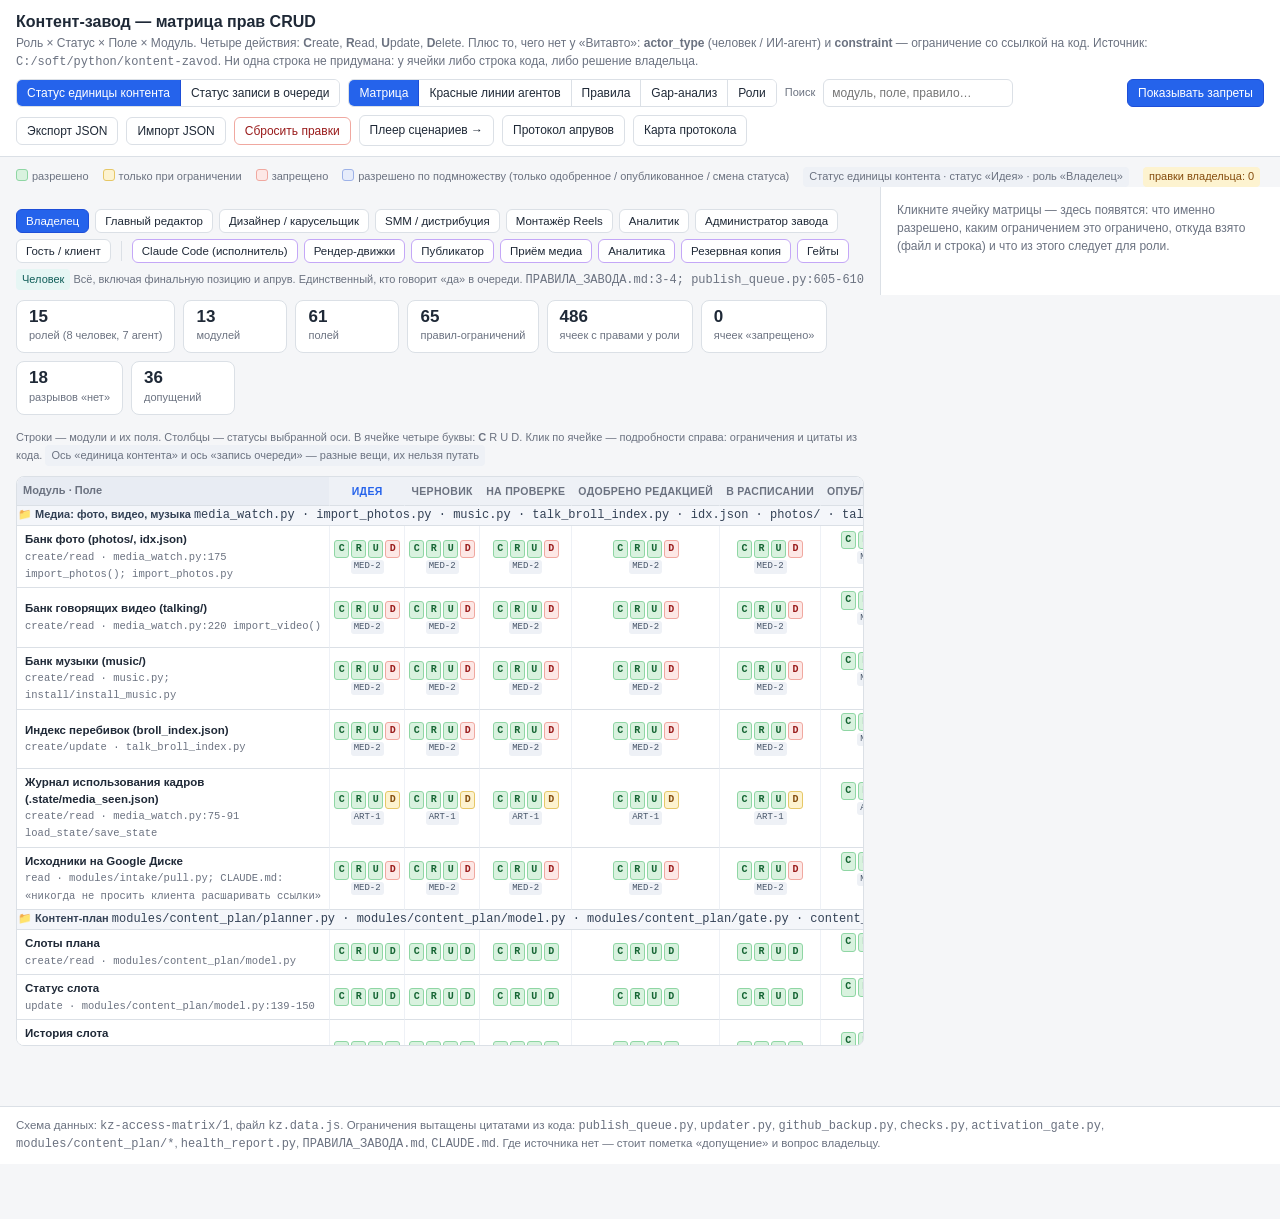
==== index.html @ 355c32a2 "go go go" ====
<!DOCTYPE html>
<html lang="ru">
<head>
<meta charset="UTF-8">
<meta name="viewport" content="width=device-width, initial-scale=1">
<title>Контент-завод — матрица прав CRUD (Роль × Статус × Поле × Модуль)</title>
<link rel="stylesheet" href="kz.css">
</head>
<body>

<header class="app">
  <h1>Контент-завод — матрица прав CRUD</h1>
  <div class="sub">
    Роль × Статус × Поле × Модуль. Четыре действия: <b>C</b>reate, <b>R</b>ead, <b>U</b>pdate, <b>D</b>elete.
    Плюс то, чего нет у «Витавто»: <b>actor_type</b> (человек / ИИ-агент) и <b>constraint</b> — ограничение со ссылкой на код.
    Источник: <code id="rootPath">C:/soft/python/kontent-zavod</code>. Ни одна строка не придумана: у ячейки либо строка кода, либо решение владельца.
  </div>
  <div class="toolbar">
    <div class="seg" id="levelSeg"></div>
    <div class="seg" id="viewSeg">
      <button data-view="matrix" class="active">Матрица</button>
      <button data-view="agents">Красные линии агентов</button>
      <button data-view="rules">Правила</button>
      <button data-view="gaps">Gap-анализ</button>
      <button data-view="roles">Роли</button>
    </div>
    <label class="inline">Поиск <input type="search" id="searchInput" placeholder="модуль, поле, правило…" style="width:190px"></label>
    <div class="grow"></div>
    <button id="btnToggleEmpty" class="toggle active" title="Показывать поля, где у роли вовсе нет прав">Показывать запреты</button>
    <button id="btnExport">Экспорт JSON</button>
    <button id="btnImport">Импорт JSON</button>
    <button id="btnReset" class="danger">Сбросить правки</button>
    <a class="btn" href="process.html">Плеер сценариев →</a>
    <a class="btn" href="approve.html">Протокол апрувов</a>
    <a class="btn" href="protocol-map.html">Карта протокола</a>
  </div>
</header>

<div class="legend">
  <span><span class="sw allow"></span>разрешено</span>
  <span><span class="sw conditional"></span>только при ограничении</span>
  <span><span class="sw deny"></span>запрещено</span>
  <span><span class="sw subset"></span>разрешено по подмножеству (только одобренное / опубликованное / смена статуса)</span>
  <span class="badge" id="statusLine"></span>
  <span class="badge draft" id="editBadge" hidden></span>
</div>

<div class="layout">
  <div class="main">

    <div class="roles-tabs" id="roleTabs"></div>
    <div class="hint" id="roleHint"></div>

    <div class="stats" id="statsRow"></div>

    <div class="view-panel" id="matrixView">
      <div class="hint">
        Строки — модули и их поля. Столбцы — статусы выбранной оси.
        В ячейке четыре буквы: <b>C</b> R U D. Клик по ячейке — подробности справа: ограничения и цитаты из кода.
        <span class="badge">Ось «единица контента» и ось «запись очереди» — разные вещи, их нельзя путать</span>
      </div>
      <div class="matrix-wrap"><table class="matrix" id="matrixTable"></table></div>
    </div>

    <div class="view-panel" id="agentsView" hidden></div>
    <div class="view-panel" id="rulesView" hidden></div>
    <div class="view-panel" id="gapsView" hidden></div>
    <div class="view-panel" id="rolesView" hidden></div>

  </div>

  <aside class="side" id="sidePanel">
    <div class="empty" id="sideEmpty">
      Кликните ячейку матрицы — здесь появятся: что именно разрешено, каким ограничением это ограничено,
      откуда взято (файл и строка) и что из этого следует для роли.
    </div>
    <div id="sideContent" hidden></div>
  </aside>
</div>

<footer class="app" style="padding:10px 16px;color:var(--muted);font-size:11.5px;border-top:1px solid var(--border);background:var(--panel);position:static;">
  Схема данных: <code>kz-access-matrix/1</code>, файл <code>kz.data.js</code>.
  Ограничения вытащены цитатами из кода: <code>publish_queue.py</code>, <code>updater.py</code>, <code>github_backup.py</code>,
  <code>checks.py</code>, <code>activation_gate.py</code>, <code>modules/content_plan/*</code>, <code>health_report.py</code>,
  <code>ПРАВИЛА_ЗАВОДА.md</code>, <code>CLAUDE.md</code>. Где источника нет — стоит пометка «допущение» и вопрос владельцу.
</footer>

<script src="kz.data.js"></script>
<script>
(function () {
  'use strict';

  var KZ = window.KZ;
  if (!KZ) { document.body.innerHTML = '<p style="padding:20px">Не загрузился kz.data.js</p>'; return; }

  /* ── Индексы ─────────────────────────────────────────────────────────── */
  var ROLES_BY_ID = {}, MODULES_BY_ID = {}, FIELDS_BY_ID = {}, LEVELS_BY_ID = {};
  KZ.roles.forEach(function (r) { ROLES_BY_ID[r.id] = r; });
  KZ.modules.forEach(function (m) {
    MODULES_BY_ID[m.id] = m;
    m.fields.forEach(function (f) { FIELDS_BY_ID[f.id] = { field: f, module: m }; });
  });
  KZ.levels.forEach(function (l) { LEVELS_BY_ID[l.id] = l; });

  var DENY = { c: 'deny', r: 'deny', u: 'deny', d: 'deny' };
  var STORAGE = 'kz_access_matrix_edits_v1';

  var state = {
    level: 'unit',
    role: KZ.roles[0].id,
    view: 'matrix',
    statusIdx: { unit: 0, queue: 0 },
    edits: {},          // "level|role|status|field" -> {c,r,u,d,constraints,note}
    search: '',
    showDeny: true,
    selected: null      // {field, status}
  };

  /* ── Загрузка правок ─────────────────────────────────────────────────── */
  function loadEdits() {
    try {
      var raw = localStorage.getItem(STORAGE);
      if (raw) state.edits = JSON.parse(raw) || {};
    } catch (e) { /* file:// без localStorage — работаем в памяти */ }
  }
  function saveEdits() {
    try { localStorage.setItem(STORAGE, JSON.stringify(state.edits)); } catch (e) {}
    var n = Object.keys(state.edits).length;
    var el = document.getElementById('editBadge');
    el.hidden = n === 0;
    el.textContent = 'правки владельца: ' + n;
  }
  function editKey(level, role, status, field) { return [level, role, status, field].join('|'); }

  /* ── Ядро: права конкретной ячейки ───────────────────────────────────── */
  function baseGrant(roleId, moduleId) {
    var byModule = KZ.grants[moduleId] || {};
    return byModule[roleId] || DENY;
  }

  function computeCell(levelId, roleId, statusId, fieldId) {
    var info = FIELDS_BY_ID[fieldId];
    if (!info) return null;
    var moduleId = info.module.id;
    var base = baseGrant(roleId, moduleId);
    var out = {
      c: base.c, r: base.r, u: base.u, d: base.d,
      constraints: (base.constraints || []).slice(),
      src: (base.src || []).slice(),
      note: base.note || '',
      layers: [{ kind: 'модуль', title: 'Права роли на модуль «' + info.module.title + '»', src: base.src || [], note: base.note || '' }]
    };

    // 1. исключения по полю
    KZ.fieldOverrides.forEach(function (o) {
      if (o.role !== roleId || o.field !== fieldId) return;
      ['c', 'r', 'u', 'd'].forEach(function (k) { if (o.patch[k]) out[k] = o.patch[k]; });
      out.src = out.src.concat(o.src || []);
      out.layers.push({ kind: 'поле', title: 'Исключение по полю', src: o.src || [], note: o.note || '' });
    });

    // 2. исключения по статусу (роль = null → все роли; модуль = null → все модули)
    KZ.statusOverrides.forEach(function (o) {
      if (o.level !== levelId || o.status !== statusId) return;
      if (o.role && o.role !== roleId) return;
      if (o.module && o.module !== moduleId) return;
      ['c', 'r', 'u', 'd'].forEach(function (k) { if (o.patch[k]) out[k] = o.patch[k]; });
      out.src = out.src.concat(o.src || []);
      out.layers.push({ kind: 'статус', title: 'Исключение по статусу', src: o.src || [], note: o.note || '' });
    });

    // 3. правка владельца поверх всего
    var ek = editKey(levelId, roleId, statusId, fieldId);
    if (state.edits[ek]) {
      var e = state.edits[ek];
      ['c', 'r', 'u', 'd'].forEach(function (k) { if (e[k]) out[k] = e[k]; });
      out.layers.push({ kind: 'правка', title: 'Правка владельца (в этой сессии / из файла)', src: ['правка в браузере'], note: e.note || '' });
      out.edited = true;
    }

    out.moduleId = moduleId;
    out.fieldId = fieldId;
    out.roleId = roleId;
    out.statusId = statusId;
    out.levelId = levelId;
    out.isAssumption = out.src.some(function (s) { return String(s).indexOf('assumption') === 0; });
    var anyAllow = ['c', 'r', 'u', 'd'].some(function (k) {
      var v = out[k];
      return v && v !== 'deny';
    });
    out.allDeny = !anyAllow;
    return out;
  }

  function statuses() { return LEVELS_BY_ID[state.level].statuses; }
  function curStatus() { return statuses()[state.statusIdx[state.level]] || statuses()[0]; }
  function modulesForLevel() {
    return KZ.modules.filter(function (m) { return m.axis.indexOf(state.level) !== -1; });
  }
  function ruleText(id) {
    var r = KZ.rules[id];
    return r ? r.text : '(правило не найдено: ' + id + ')';
  }
  function ruleTitle(id) { var r = KZ.rules[id]; return r ? r.title : id; }
  function esc(s) {
    return String(s == null ? '' : s).replace(/[&<>"]/g, function (c) {
      return { '&': '&amp;', '<': '&lt;', '>': '&gt;', '"': '&quot;' }[c];
    });
  }
  function rightCls(v) { return (KZ.rights[v] && KZ.rights[v].cls) || 'deny'; }
  function rightShort(v) { return (KZ.rights[v] && KZ.rights[v].short) || v; }

  /* ── Отрисовка шапки и вкладок ───────────────────────────────────────── */
  function renderLevelSeg() {
    document.getElementById('levelSeg').innerHTML = KZ.levels.map(function (l) {
      return '<button data-level="' + l.id + '" class="' + (l.id === state.level ? 'active' : '') + '">' + esc(l.title) + '</button>';
    }).join('');
  }

  function renderRoleTabs() {
    var html = '';
    KZ.roleGroups.forEach(function (grp, gi) {
      if (gi) html += '<span class="sep"></span>';
      KZ.roles.filter(function (r) { return grp.types.indexOf(r.type) !== -1; }).forEach(function (r) {
        html += '<button data-role="' + r.id + '" class="' + (r.type === 'agent' ? 'agent' : '') + (r.id === state.role ? ' active' : '') + '">' +
          esc(r.title) + '</button>';
      });
    });
    document.getElementById('roleTabs').innerHTML = html;
    var r = ROLES_BY_ID[state.role];
    document.getElementById('roleHint').innerHTML =
      '<span class="badge ' + (r.type === 'agent' ? 'agent' : 'human') + '">' + KZ.actorTypes[r.type].title + '</span> ' +
      esc(r.what) + ' <span class="mono" style="color:var(--muted)">' + esc(r.src) + '</span>';
  }

  function renderStats() {
    var s = KZ.stats;
    var cells = 0, deny = 0;
    modulesForLevel().forEach(function (m) {
      m.fields.forEach(function (f) {
        statuses().forEach(function (st) {
          var c = computeCell(state.level, state.role, st.id, f.id);
          if (c.allDeny) deny++; else cells++;
        });
      });
    });
    document.getElementById('statsRow').innerHTML =
      '<div class="stat"><b>' + s.roles + '</b><span>ролей (' + s.humans + ' человек, ' + s.agents + ' агент)</span></div>' +
      '<div class="stat"><b>' + s.modules + '</b><span>модулей</span></div>' +
      '<div class="stat"><b>' + s.fields + '</b><span>полей</span></div>' +
      '<div class="stat"><b>' + s.rules + '</b><span>правил-ограничений</span></div>' +
      '<div class="stat"><b>' + cells + '</b><span>ячеек с правами у роли</span></div>' +
      '<div class="stat"><b>' + deny + '</b><span>ячеек «запрещено»</span></div>' +
      '<div class="stat"><b>' + s.gapNone + '</b><span>разрывов «нет»</span></div>' +
      '<div class="stat"><b>' + s.assumptions + '</b><span>допущений</span></div>';
  }

  /* ── Отрисовка матрицы ───────────────────────────────────────────────── */
  function cellHtml(cell) {
    if (!cell) return '';
    var chips = KZ.rightKeys.map(function (k) {
      return '<span class="rc ' + rightCls(cell[k]) + '" title="' + esc(KZ.rightNames[k] + ': ' + (KZ.rights[cell[k]] ? KZ.rights[cell[k]].title : cell[k])) + '">' + k.toUpperCase() + '</span>';
    }).join('');
    var cons = '';
    if (cell.constraints.length) {
      cons = '<div class="constraints">' + cell.constraints.slice(0, 3).map(function (id) {
        var t = ruleTitle(id) + ' — ' + ruleText(id);
        return '<span class="rchip" title="' + esc(t) + '">' + esc(id.replace(/^R-/, '')) + '</span>';
      }).join('') + (cell.constraints.length > 3 ? '<span class="rchip">+' + (cell.constraints.length - 3) + '</span>' : '') + '</div>';
    }
    var marks = '';
    if (cell.isAssumption) marks += '<span class="srcdot assume" title="Есть допущение — уточнить у владельца"></span>';
    if (cell.edited) marks += '<span class="srcdot" style="background:var(--accent)" title="Правка владельца"></span>';
    return '<div class="cell-stack"><div class="rights">' + chips + '</div>' + cons + (marks ? '<div>' + marks + '</div>' : '') + '</div>';
  }

  function renderMatrix() {
    var mods = modulesForLevel();
    var sts = statuses();
    var html = '<thead><tr><th class="col-head">Модуль · Поле</th>';
    sts.forEach(function (s, i) {
      html += '<th data-status-idx="' + i + '"' + (i === state.statusIdx[state.level] ? ' style="color:var(--accent)"' : '') + '>' + esc(s.title) + '</th>';
    });
    html += '</tr></thead><tbody>';

    mods.forEach(function (m) {
      html += '<tr class="grp-row" data-module="' + m.id + '"><td colspan="' + (sts.length + 1) + '">' +
        '📁 ' + esc(m.title) + ' <span class="mono" style="font-weight:400">' + esc(m.files.join(' · ')) + '</span></td></tr>';
      m.fields.forEach(function (f) {
        var anyRight = sts.some(function (st) { return !computeCell(state.level, state.role, st.id, f.id).allDeny; });
        var hide = (!state.showDeny && !anyRight);
        if (state.search) {
          var q = state.search.toLowerCase();
          var hay = (m.title + ' ' + f.title + ' ' + m.files.join(' ') + ' ' + f.kind).toLowerCase();
          if (hay.indexOf(q) === -1) hide = true;
        }
        html += '<tr data-field="' + f.id + '" class="' + (hide ? 'hidden' : '') + '">' +
          '<td class="col-head"><b>' + esc(f.title) + '</b><br>' +
          '<span class="mono" style="color:var(--muted);font-size:10.5px">' + esc(f.kind) + ' · ' + esc(f.src) + '</span></td>';
        sts.forEach(function (st, i) {
          var cell = computeCell(state.level, state.role, st.id, f.id);
          var sel = state.selected && state.selected.field === f.id && state.selected.status === i;
          html += '<td class="matrix-cell' + (sel ? ' selected' : '') + '" data-field="' + f.id + '" data-status-idx="' + i + '">' +
            cellHtml(cell) + '</td>';
        });
        html += '</tr>';
      });
    });
    html += '</tbody>';
    document.getElementById('matrixTable').innerHTML = html;
  }

  /* ── Подробности ячейки справа ───────────────────────────────────────── */
  function renderSide() {
    var el = document.getElementById('sideContent');
    var empty = document.getElementById('sideEmpty');
    if (!state.selected) { el.hidden = true; empty.hidden = false; return; }
    empty.hidden = true; el.hidden = false;

    var f = FIELDS_BY_ID[state.selected.field];
    var st = statuses()[state.selected.status];
    var cell = computeCell(state.level, state.role, st.id, state.selected.field);
    var role = ROLES_BY_ID[state.role];
    var m = MODULES_BY_ID[cell.moduleId];

    var rightsHtml = KZ.rightKeys.map(function (k) {
      var opts = Object.keys(KZ.rights).map(function (v) {
        return '<option value="' + v + '"' + (v === cell[k] ? ' selected' : '') + '>' + esc(KZ.rights[v].title) + '</option>';
      }).join('');
      return '<tr><td><b>' + k.toUpperCase() + '</b></td><td>' + esc(KZ.rightNames[k].split('—')[1].trim()) + '</td>' +
        '<td><select data-right="' + k + '">' + opts + '</select></td></tr>';
    }).join('');

    var constraintsHtml = cell.constraints.length ? cell.constraints.map(function (id) {
      return '<div class="rule-item"><span class="rid">' + esc(id) + '</span> ' +
        '<div class="rtitle"><b>' + esc(ruleTitle(id)) + '</b></div>' +
        '<div>' + esc(ruleText(id)) + '</div>' +
        '<div class="rsrc">' + esc((KZ.rules[id] || {}).src || '') + '</div></div>';
    }).join('') : '<div class="hint">Ограничений нет — право действует без оговорок.</div>';

    var layersHtml = cell.layers.map(function (l) {
      return '<div class="card tight"><b>' + esc(l.kind) + ':</b> ' + esc(l.title) +
        (l.note ? '<div class="hint" style="margin:4px 0 0">' + esc(l.note) + '</div>' : '') +
        (l.src && l.src.length ? '<div class="quote">' + l.src.map(esc).join('\n') + '</div>' : '') + '</div>';
    }).join('');

    el.innerHTML =
      '<h3>' + esc(f.field.title) + '</h3>' +
      '<div class="hint">модуль «' + esc(m.title) + '» · статус «' + esc(st.title) + '» · роль «' + esc(role.title) + '»</div>' +
      (cell.isAssumption ? '<div class="card warn tight">В этой ячейке есть <b>допущение</b>: строка кода её не подтверждает. Смотрите вопросы владельцу в опроснике.</div>' : '') +
      (cell.note ? '<div class="quote warn">' + esc(cell.note) + '</div>' : '') +
      '<table class="tbl"><tbody>' + rightsHtml + '</tbody></table>' +
      '<div class="hint">Значения: разрешено / запрещено / только при ограничении / по подмножеству (только одобренное, только опубликованное, только смена статуса).</div>' +
      '<h4>Ограничения</h4>' + constraintsHtml +
      '<h4>Откуда взято</h4>' + layersHtml +
      '<h4>Правка владельца</h4>' +
      '<div class="hint">Правку можно внести здесь — она живёт только в браузере и выгружается кнопкой «Экспорт JSON».</div>' +
      '<textarea id="editNote" rows="2" placeholder="почему так (необязательно)">' + esc((state.edits[editKey(state.level, state.role, st.id, state.selected.field)] || {}).note || '') + '</textarea>' +
      '<div style="margin-top:8px;display:flex;gap:6px;flex-wrap:wrap">' +
      '<button class="primary" id="btnApplyEdit">Внести правку</button>' +
      '<button id="btnClearEdit">Убрать правку ячейки</button></div>';

    el.querySelectorAll('select[data-right]').forEach(function (sel) {
      sel.addEventListener('change', function () {
        var patch = {};
        patch[sel.dataset.right] = sel.value;
        applyEdit(patch);
      });
    });
    document.getElementById('btnApplyEdit').addEventListener('click', function () { applyEdit({}); });
    document.getElementById('btnClearEdit').addEventListener('click', function () {
      delete state.edits[editKey(state.level, state.role, st.id, state.selected.field)];
      saveEdits(); renderAll();
    });
  }

  function applyEdit(patch) {
    var st = curStatus();
    var ek = editKey(state.level, state.role, st.id, state.selected.field);
    var cell = computeCell(state.level, state.role, st.id, state.selected.field);
    var noteEl = document.getElementById('editNote');
    state.edits[ek] = {
      c: cell.c, r: cell.r, u: cell.u, d: cell.d,
      constraints: cell.constraints,
      note: noteEl ? noteEl.value : (cell.note || '')
    };
    Object.keys(patch).forEach(function (k) { state.edits[ek][k] = patch[k]; });
    saveEdits(); renderAll();
  }

  /* ── Вид: красные линии агентов ──────────────────────────────────────── */
  function renderAgents() {
    var html = '<div class="card warn"><b>Пятая ось матрицы.</b> У «Витавто» агентов не было. Здесь агент — полноценный исполнитель, ' +
      'поэтому у него есть глобальные запреты, которые сильнее любой выданной роли: их невозможно снять правкой ячейки.</div>';

    html += '<h2>Что агент не делает никогда</h2><table class="tbl"><thead><tr><th>Агент</th><th>Запрещено</th><th>Почему — цитата</th></tr></thead><tbody>';
    var redLines = [
      ['agent_claude', 'Публиковать (--send), одобрять (--approve), менять .env / license.key / config/, удалять медиа и журналы, отправлять личные данные наружу', 'publish_queue.py:605-610; updater.py:123-130; CLAUDE.md'],
      ['agent_claude', 'Ставить статус approved в очереди', 'publish_queue.py:114-115 «Статус, который ставит ТОЛЬКО cmd_approve(), то есть человек своей командой»'],
      ['agent_claude', 'Собирать контент инструментами vidIQ', 'CLAUDE.md «vidiq_* — ТОЛЬКО РАЗВЕДКА»'],
      ['agent_claude', 'Просить владельца расшарить ссылку на его же файлы', 'CLAUDE.md «НИКОГДА не проси клиента расшаривать ссылки на его собственные файлы»'],
      ['agent_render', 'Читать .env, license.key, data/RESTRICTED; удалять исходники; перезаписывать photos/, talking/, music/', 'updater.py:123-130 (зона _FORBIDDEN)'],
      ['agent_publish', 'Создавать записи очереди; трогать pending и expired; работать без --send; публиковать без is_approved()', 'publish_queue.py:673-679; publish_queue.py:753; publish_queue.py:136-145'],
      ['agent_intake', 'Удалять и переименовывать исходники на Диске; переписывать индекс задним числом', 'modules/intake/pull.py; media_watch.py:99-152'],
      ['agent_analytics', 'Писать в content_plan/; менять статусы публикаций', 'modules/analytics/published.py'],
      ['agent_backup', 'Отправлять .env, license.key, медиа, out_*, .state/; публичный репозиторий; отправку при найденном секрете', 'github_backup.py:162-200; github_backup.py:744'],
      ['agent_gate', 'Разрешать что-либо; отключаться на клиентской сборке', 'checks.py:281; activation_gate.py:31-53']
    ];
    redLines.forEach(function (row) {
      html += '<tr><td class="rowhead">' + esc(ROLES_BY_ID[row[0]].title) + '</td><td>' + esc(row[1]) + '</td><td class="cite">' + esc(row[2]) + '</td></tr>';
    });
    html += '</tbody></table>';

    html += '<h2>Аксиомы, на которых стоит матрица</h2><table class="tbl"><thead><tr><th>#</th><th>Правило</th><th>Источник</th></tr></thead><tbody>';
    KZ.axioms.forEach(function (a) {
      html += '<tr><td class="cite">' + esc(a.id) + '</td><td>' + esc(a.text) + '</td><td class="cite">' + esc(a.src) + '</td></tr>';
    });
    html += '</tbody></table>';

    html += '<h2>Технические допуски: ролью не выдаются</h2>' +
      '<div class="card"><p style="margin-top:0">Активация, лицензия и <code>.env</code> — не роль. Их нельзя «выдать правами»: ' +
      'только переустановкой, активацией или решением владельца.</p>' +
      '<ul><li><b>activation_gate.allow()</b> — гейт активации перед публикацией и рендером: <span class="mono">activation_gate.py:31-53</span>. ' +
      'Гейт недоступен — операция разрешается с предупреждением (осознанное послабление аварийного случая).</li>' +
      '<li><b>Лицензия</b> — <span class="mono">installer/activation.py</span>, файл <code>license.key</code> в <code>_DENY_NAMES</code>.</li>' +
      '<li><b>Ключи площадок</b> — <code>.env</code>, зона <code>_FORBIDDEN</code>. Владелец — единственный, кому открыто чтение.</li></ul></div>';

    document.getElementById('agentsView').innerHTML = html;
  }

  /* ── Вид: правила ────────────────────────────────────────────────────── */
  function renderRules() {
    var ids = Object.keys(KZ.rules).sort();
    var html = '<div class="hint">Ограничения в матрице ссылаются сюда. У каждого правила — его источник в коде или в правилах завода.</div>';
    html += '<table class="tbl"><thead><tr><th>ID</th><th>Правило</th><th>Что именно запрещено / требуется</th><th>Источник</th></tr></thead><tbody>';
    ids.forEach(function (id) {
      var r = KZ.rules[id];
      html += '<tr><td class="cite">' + esc(id) + '</td><td class="rowhead">' + esc(r.title) + '</td><td>' + esc(r.text) + '</td><td class="cite">' + esc(r.src) + '</td></tr>';
    });
    html += '</tbody></table>';
    document.getElementById('rulesView').innerHTML = html;
  }

  /* ── Вид: gap-анализ ─────────────────────────────────────────────────── */
  function renderGaps() {
    var s = KZ.stats;
    var html = '<div class="hint">Состояние каждой сущности по шагам работы: <b>есть</b> — работает в коде, ' +
      '<b>частично</b> — есть половина, <b>нет</b> — разрыв. Отдельной строкой показан Delete: почти везде его нет.</div>';
    html += '<div class="stats">' +
      '<div class="stat"><b>' + s.gapYes + '</b><span>есть</span></div>' +
      '<div class="stat"><b>' + s.gapPart + '</b><span>частично</span></div>' +
      '<div class="stat"><b>' + s.gapNone + '</b><span>нет / разрыв</span></div></div>';
    html += '<table class="tbl"><thead><tr><th>Модуль</th><th>Шаг</th><th>Состояние</th><th>Что именно</th><th>Источник</th></tr></thead><tbody>';
    KZ.gaps.forEach(function (x) {
      var cls = x.state === 'есть' ? 'ok' : (x.state === 'частично' ? 'part' : 'no');
      html += '<tr><td class="rowhead">' + esc(x.module) + '</td><td>' + esc(x.aspect) + '</td>' +
        '<td><span class="pill ' + cls + '">' + esc(x.state) + '</span></td><td>' + esc(x.note) + '</td>' +
        '<td class="cite">' + esc(x.src) + '</td></tr>';
    });
    html += '</tbody></table>';
    html += '<h2>Что из этого следует</h2><div class="card"><ol>' +
      '<li><b>Удаление — самое слабое место матрицы.</b> Из 25 разрывов 14 — «нет», и половина из них про Delete и retention. ' +
      'Это не поломка, а осознанная поза кода: материалы не удаляют, а архивируют.</li>' +
      '<li><b>Право Delete нельзя выдать ни одной роли, включая владельца</b> — на .env, license.key, config/, .state/, photos/, talking/, music/, out_*: ' +
      'это уже запрещено <span class="mono">updater._FORBIDDEN</span>. Матрица обязана это повторять, а не «разрешать владельцу всё».</li>' +
      '<li><b>Предохранитель публикации — сильнее любой роли.</b> Ни один агент не получает Create/Update в очереди так, чтобы это позволило обойти is_approved().</li>' +
      '<li><b>Ретенции нет.</b> Единственное исключение — одноразовый <code>.vk_pkce.json</code> после входа ВК. Остальное живёт вечно, потому что решать это — владельцу (вопрос 6 опросника).</li>' +
      '<li><b>Апрува на новый канал нет.</b> Подключение площадки в коде не требует подтверждения — это единственная «дырка» в протоколе (вопрос 7).</li>' +
      '</ol></div>';
    document.getElementById('gapsView').innerHTML = html;
  }

  /* ── Вид: роли ───────────────────────────────────────────────────────── */
  function renderRoles() {
    var html = '<div class="hint">Роли людей и роли агентов. У агента есть <b>actor_type</b>, и это меняет не набор действий, а само право решать.</div>';
    html += '<table class="tbl"><thead><tr><th>Роль</th><th>Тип</th><th>Что делает</th><th>Модулей с правами</th><th>Источник</th></tr></thead><tbody>';
    KZ.roles.forEach(function (r) {
      var withRights = KZ.modules.filter(function (m) {
        var cell = baseGrant(r.id, m.id);
        return ['c', 'r', 'u', 'd'].some(function (k) { return cell[k] && cell[k] !== 'deny'; });
      });
      html += '<tr><td class="rowhead">' + esc(r.title) + '<br><span class="mono" style="color:var(--muted)">' + esc(r.id) + '</span></td>' +
        '<td><span class="badge ' + (r.type === 'agent' ? 'agent' : 'human') + '">' + esc(KZ.actorTypes[r.type].title) + '</span></td>' +
        '<td>' + esc(r.what) + '</td>' +
        '<td>' + withRights.length + ' — <span class="mono" style="font-size:10.5px">' + esc(withRights.map(function (m) { return m.title; }).join(', ')) + '</span></td>' +
        '<td class="cite">' + esc(r.src) + '</td></tr>';
    });
    html += '</tbody></table>';
    document.getElementById('rolesView').innerHTML = html;
  }

  /* ── Экспорт / импорт ────────────────────────────────────────────────── */
  function buildExport() {
    var cells = [];
    KZ.levels.forEach(function (lvl) {
      KZ.roles.forEach(function (r) {
        lvl.statuses.forEach(function (st) {
          KZ.modules.forEach(function (m) {
            if (m.axis.indexOf(lvl.id) === -1) return;
            m.fields.forEach(function (f) {
              var c = computeCell(lvl.id, r.id, st.id, f.id);
              cells.push({
                level: lvl.id, role: r.id, actor_type: r.type, status: st.id,
                module: m.id, field: f.id,
                c: c.c, r: c.r, u: c.u, d: c.d,
                constraints: c.constraints, note: c.note,
                src: c.src, edited: !!c.edited, assumption: !!c.isAssumption
              });
            });
          });
        });
      });
    });

    var entities = KZ.modules.map(function (m) {
      var crud = {};
      KZ.roles.forEach(function (r) {
        var g = baseGrant(r.id, m.id);
        crud[r.id] = { actor_type: r.type, c: g.c, r: g.r, u: g.u, d: g.d, constraints: g.constraints, src: g.src, note: g.note };
      });
      return { id: m.id, title: m.title, axis: m.axis, files: m.files, note: m.note, fields: m.fields, crud: crud };
    });

    return {
      schema: KZ.schema,
      project: KZ.project,
      version: KZ.version,
      exported_at: new Date().toISOString(),
      statuses: {
        unit: LEVELS_BY_ID.unit.statuses.map(function (s) { return s.id; }),
        queue: LEVELS_BY_ID.queue.statuses.map(function (s) { return s.id; })
      },
      roles: KZ.roles.map(function (r) { return { id: r.id, actor_type: r.type, title: r.title, what: r.what, src: r.src }; }),
      entities: entities,
      rights: KZ.rights,
      rules: KZ.rules,
      gaps: KZ.gaps,
      open_questions: KZ.openQuestions,
      owner_edits: state.edits,
      cells: cells
    };
  }

  function download(name, text) {
    var blob = new Blob([text], { type: 'application/json;charset=utf-8' });
    var url = URL.createObjectURL(blob);
    var a = document.createElement('a');
    a.href = url; a.download = name; a.click();
    setTimeout(function () { URL.revokeObjectURL(url); }, 1500);
  }

  function importJson(text) {
    var data;
    try { data = JSON.parse(text); } catch (e) { alert('Это не JSON: ' + e.message); return; }
    if (data.schema && data.schema.indexOf('kz-access-matrix') !== 0) {
      alert('Схема файла: ' + data.schema + '. Ожидается kz-access-matrix/1.');
      return;
    }
    if (data.owner_edits && typeof data.owner_edits === 'object') {
      state.edits = data.owner_edits; saveEdits(); renderAll();
      alert('Правки владельца загружены: ' + Object.keys(state.edits).length + ' ячеек.');
      return;
    }
    if (Array.isArray(data.cells)) {
      var n = 0;
      data.cells.forEach(function (c) {
        if (!c || !c.field || !c.status || !c.role || !c.level) return;
        state.edits[editKey(c.level, c.role, c.status, c.field)] = {
          c: c.c, r: c.r, u: c.u, d: c.d, constraints: c.constraints || [], note: c.note || ''
        };
        n++;
      });
      saveEdits(); renderAll();
      alert('Загружено ячеек: ' + n + '. Каждая стала правкой владельца.');
      return;
    }
    alert('В файле нет ни owner_edits, ни cells — импортировать нечего.');
  }

  /* ── Сводная отрисовка ───────────────────────────────────────────────── */
  function renderAll() {
    document.getElementById('rootPath').textContent = KZ.root;
    document.getElementById('statusLine').textContent =
      LEVELS_BY_ID[state.level].title + ' · статус «' + curStatus().title + '» · роль «' + ROLES_BY_ID[state.role].title + '»';
    renderLevelSeg(); renderRoleTabs(); renderStats();
    renderMatrix(); renderSide();
    ['matrix', 'agents', 'rules', 'gaps', 'roles'].forEach(function (v) {
      var el = document.getElementById(v + 'View');
      if (el) el.hidden = (state.view !== v);
    });
    document.querySelectorAll('#viewSeg button').forEach(function (b) {
      b.classList.toggle('active', b.dataset.view === state.view);
    });
    document.getElementById('btnToggleEmpty').classList.toggle('active', state.showDeny);
  }

  /* ── События ─────────────────────────────────────────────────────────── */
  document.getElementById('roleTabs').addEventListener('click', function (e) {
    var b = e.target.closest('button[data-role]'); if (!b) return;
    state.role = b.dataset.role; state.selected = null; renderAll();
  });
  document.getElementById('levelSeg').addEventListener('click', function (e) {
    var b = e.target.closest('button[data-level]'); if (!b) return;
    state.level = b.dataset.level; state.selected = null; renderAll();
  });
  document.getElementById('viewSeg').addEventListener('click', function (e) {
    var b = e.target.closest('button[data-view]'); if (!b) return;
    state.view = b.dataset.view; renderAll();
  });
  document.getElementById('matrixTable').addEventListener('click', function (e) {
    var td = e.target.closest('td.matrix-cell'); if (!td) return;
    state.selected = { field: td.dataset.field, status: parseInt(td.dataset.statusIdx, 10) };
    state.statusIdx[state.level] = state.selected.status;
    renderAll();
  });
  document.getElementById('searchInput').addEventListener('input', function (e) {
    state.search = e.target.value.trim(); renderMatrix();
  });
  document.getElementById('btnToggleEmpty').addEventListener('click', function () {
    state.showDeny = !state.showDeny; renderAll();
  });
  document.getElementById('btnExport').addEventListener('click', function () {
    download('kz-access-matrix-' + KZ.version + '.json', JSON.stringify(buildExport(), null, 2));
  });
  document.getElementById('btnImport').addEventListener('click', function () {
    var inp = document.createElement('input');
    inp.type = 'file'; inp.accept = '.json,application/json';
    inp.addEventListener('change', function () {
      var f = inp.files[0]; if (!f) return;
      var r = new FileReader();
      r.onload = function () { importJson(String(r.result)); };
      r.readAsText(f, 'utf-8');
    });
    inp.click();
  });
  document.getElementById('btnReset').addEventListener('click', function () {
    if (!confirm('Убрать все правки владельца? Матрица вернётся к состояниям из кода.')) return;
    state.edits = {}; saveEdits(); state.selected = null; renderAll();
  });

  /* ── Старт ───────────────────────────────────────────────────────────── */
  loadEdits();
  renderAgents(); renderRules(); renderGaps(); renderRoles();
  renderAll();
  saveEdits();
}());
</script>
</body>
</html>
---- kz.css ----
/* ==========================================================================
   Контент-завод — матрица прав CRUD. Общий стиль артефактов.
   Палитра и вёрстка — по образцу «Витавто» (интерактивный процесс + матрица).
   Файл общий: его подключают index.html, process.html, approve.html,
   protocol-map.html, questionnaire.html.
   ========================================================================== */

:root{
  --bg:#f5f6f8; --panel:#ffffff; --border:#dbe0e6; --text:#1f2937; --muted:#6b7280;
  --accent:#2563eb; --accent-dark:#1d4ed8; --accent-soft:#eaf0fd;
  --ok-bg:#d9f2df; --ok-bd:#8fd6a4; --ok-tx:#166534;
  --part-bg:#fdf3d0; --part-bd:#e6c766; --part-tx:#854d0e;
  --no-bg:#fde8e6; --no-bd:#f0a8a0; --no-tx:#991b1b;
  --sub-bg:#e6ecfb; --sub-bd:#9db2e8; --sub-tx:#1e3a8a;
  --agent:#7c3aed; --agent-soft:#f3ecfe; --agent-bd:#c4a7f7;
  --human:#0f766e; --human-soft:#e6f6f4; --human-bd:#8fd6cf;
  --warn-bg:#fff7ed; --warn-bd:#fed7aa; --warn-tx:#9a3412;
  --dim:0.22;
  --radius:8px;
  --shadow:0 4px 14px rgba(15,23,42,.08);
  --mono:Consolas,"Cascadia Mono",monospace;
}
*{box-sizing:border-box;}
html,body{margin:0;padding:0;}
body{
  background:var(--bg); color:var(--text); font-size:13px; line-height:1.45;
  font-family:"Segoe UI",Roboto,Arial,sans-serif;
  padding-bottom:40px;
}
a{color:var(--accent); text-decoration:none;}
a:hover{text-decoration:underline;}
code,.mono{font-family:var(--mono); font-size:12px;}
h1{font-size:16px; margin:0 0 2px;}
h2{font-size:14px; margin:18px 0 8px;}
h3{font-size:13px; margin:14px 0 6px;}
h4{margin:0 0 6px; font-size:11px; text-transform:uppercase; letter-spacing:.04em; color:var(--muted);}
hr{border:none; border-top:1px solid var(--border); margin:16px 0;}

/* ── Шапка ─────────────────────────────────────────────────────────────── */
header.app{
  position:sticky; top:0; z-index:40; background:var(--panel);
  border-bottom:1px solid var(--border); padding:10px 16px;
}
header.app .sub{color:var(--muted); font-size:12px; margin-bottom:8px; line-height:1.45;}
.toolbar{display:flex; flex-wrap:wrap; gap:8px; align-items:center;}
.toolbar .grow{flex:1 1 auto;}
.badge{
  display:inline-block; background:#eef1f6; border-radius:4px; padding:2px 6px;
  font-size:11px; color:var(--muted); white-space:nowrap;
}
.badge.agent{background:var(--agent-soft); color:#5b21b6;}
.badge.human{background:var(--human-soft); color:#115e59;}
.badge.warn{background:var(--warn-bg); color:var(--warn-tx); border:1px solid var(--warn-bd);}
.badge.draft{background:var(--part-bg); color:var(--part-tx);}

/* ── Кнопки, сегменты, поля ────────────────────────────────────────────── */
button,.btn{
  cursor:pointer; border:1px solid var(--border); background:var(--panel);
  border-radius:6px; padding:6px 10px; font-size:12px; color:var(--text);
  font-family:inherit; display:inline-block;
}
button:hover,.btn:hover{background:#eef1f5; text-decoration:none;}
button.primary,.btn.primary{background:var(--accent); border-color:var(--accent-dark); color:#fff;}
button.primary:hover{background:var(--accent-dark);}
button.danger{border-color:var(--no-bd); color:var(--no-tx);}
button:disabled{opacity:.45; cursor:not-allowed;}
button.toggle.active,.seg button.active{background:var(--accent); color:#fff; border-color:var(--accent-dark);}
.seg{display:flex; border:1px solid var(--border); border-radius:6px; overflow:hidden; background:var(--panel);}
.seg button{border:none; border-radius:0; border-right:1px solid var(--border);}
.seg button:last-child{border-right:none;}
.seg button.active{background:var(--accent); color:#fff;}
select,input[type=text],input[type=search],textarea{
  padding:6px 8px; border:1px solid var(--border); border-radius:6px;
  font-size:12px; background:#fff; font-family:inherit; color:var(--text);
}
textarea{width:100%; resize:vertical; line-height:1.5;}
label.inline{display:inline-flex; align-items:center; gap:6px; color:var(--muted); font-size:11px;}
label.inline select,label.inline input{margin-left:2px;}

/* ── Раскладка ─────────────────────────────────────────────────────────── */
.layout{display:grid; grid-template-columns:minmax(0,1fr) 400px; min-height:calc(100vh - 150px);}
.main{padding:12px 16px 60px; overflow:auto; min-width:0;}
.side{
  border-left:1px solid var(--border); background:var(--panel); padding:14px 16px 40px;
  position:sticky; top:110px; align-self:start; max-height:calc(100vh - 120px); overflow:auto;
}
.side .empty{color:var(--muted); font-size:12px; line-height:1.5;}
@media (max-width:1150px){
  .layout{grid-template-columns:1fr;}
  .side{position:static; max-height:none; border-left:none; border-top:1px solid var(--border);}
}
.wide .layout{grid-template-columns:1fr;}

/* ── Легенда ───────────────────────────────────────────────────────────── */
.legend{
  display:flex; gap:14px; flex-wrap:wrap; align-items:center; color:var(--muted);
  font-size:11px; padding:10px 16px 0;
}
.sw{display:inline-block; width:12px; height:12px; border-radius:3px; margin-right:4px;
    vertical-align:-1px; border:1px solid rgba(0,0,0,.15);}
.sw.allow{background:var(--ok-bg); border-color:var(--ok-bd);}
.sw.conditional{background:var(--part-bg); border-color:var(--part-bd);}
.sw.deny{background:var(--no-bg); border-color:var(--no-bd);}
.sw.subset{background:var(--sub-bg); border-color:var(--sub-bd);}

/* ── Карточки, панели ──────────────────────────────────────────────────── */
.card{background:var(--panel); border:1px solid var(--border); border-radius:var(--radius); padding:12px 14px; margin-bottom:12px;}
.card.tight{padding:10px 12px;}
.card.warn{background:var(--warn-bg); border-color:var(--warn-bd); color:var(--warn-tx);}
.card.agent{background:var(--agent-soft); border-color:var(--agent-bd);}
.grid{display:grid; gap:10px;}
.grid.c2{grid-template-columns:repeat(auto-fit,minmax(280px,1fr));}
.grid.c3{grid-template-columns:repeat(auto-fit,minmax(220px,1fr));}
.grid.c4{grid-template-columns:repeat(auto-fit,minmax(170px,1fr));}
.hint{color:var(--muted); font-size:11px; line-height:1.5; margin:4px 0 10px;}

/* ── Таблицы ───────────────────────────────────────────────────────────── */
table.tbl{width:100%; border-collapse:separate; border-spacing:0; background:var(--panel);
  border:1px solid var(--border); border-radius:var(--radius); overflow:hidden; font-size:12px;}
table.tbl th,table.tbl td{padding:7px 9px; border-bottom:1px solid var(--border); text-align:left; vertical-align:top;}
table.tbl thead th{
  background:#eef1f6; font-size:11px; text-transform:uppercase; letter-spacing:.03em;
  color:var(--muted); font-weight:700; position:sticky; top:0; z-index:5;
}
table.tbl tbody tr:last-child td{border-bottom:none;}
table.tbl tbody tr:hover td{background:#fafbfd;}
table.tbl td.num,table.tbl th.num{text-align:right; font-family:var(--mono); white-space:nowrap;}
table.tbl .rowhead{font-weight:600;}
table.tbl td.cite{font-family:var(--mono); font-size:11px; color:var(--muted); white-space:nowrap;}

/* ── Матрица: шапка со статусами, строки — поля/модули ─────────────────── */
.matrix-wrap{
  border:1px solid var(--border); border-radius:var(--radius); background:var(--panel);
  overflow:auto; max-height:calc(100vh - 330px); position:relative;
}
.matrix-wrap.short{max-height:none;}
table.matrix{border-collapse:separate; border-spacing:0; font-size:11.5px; width:100%;}
table.matrix th,table.matrix td{border-bottom:1px solid var(--border); border-right:1px solid #eef1f6;}
table.matrix thead th{
  position:sticky; top:0; z-index:6; background:#eef1f6; color:var(--muted);
  font-size:10.5px; font-weight:700; text-transform:uppercase; letter-spacing:.03em;
  padding:6px 6px; text-align:center; white-space:nowrap; vertical-align:bottom;
}
table.matrix thead th.col-head{
  left:0; z-index:8; text-align:left; min-width:250px; background:#e8ecf3;
  text-transform:none; font-size:11px; letter-spacing:0;
}
table.matrix td.col-head{
  position:sticky; left:0; z-index:4; background:var(--panel); text-align:left;
  min-width:250px; max-width:340px; padding:5px 8px; font-size:11.5px;
}
table.matrix tr.grp-row td{
  background:#f4f6fa; font-weight:700; font-size:11px; color:#334155;
  position:sticky; left:0; z-index:4; cursor:pointer;
}
table.matrix tr.grp-row:hover td{background:#eceff5;}
table.matrix tr.hidden{display:none;}
.matrix-cell{padding:3px 4px; text-align:center; cursor:pointer; position:relative;}
.matrix-cell:hover{outline:2px solid var(--accent); outline-offset:-2px; border-radius:4px;}
.matrix-cell.selected{outline:2px solid var(--accent); outline-offset:-2px; border-radius:4px;
  box-shadow:inset 0 0 0 3px rgba(37,99,235,.12);}
.cell-stack{display:flex; flex-direction:column; gap:2px; align-items:stretch;}
.rights{display:flex; gap:2px; justify-content:center;}
.rc{
  display:inline-block; min-width:15px; text-align:center; border-radius:3px;
  font-size:10px; font-weight:700; padding:1px 2px; border:1px solid transparent;
  font-family:var(--mono);
}
.rc.allow{background:var(--ok-bg); border-color:var(--ok-bd); color:var(--ok-tx);}
.rc.conditional{background:var(--part-bg); border-color:var(--part-bd); color:var(--part-tx);}
.rc.deny{background:var(--no-bg); border-color:var(--no-bd); color:var(--no-tx);}
.rc.subset{background:var(--sub-bg); border-color:var(--sub-bd); color:var(--sub-tx);}
.rc.off{background:#f2f4f7; border-color:#e6e9ef; color:#b6bcc7;}
.cell-note{font-size:9.5px; color:var(--muted); line-height:1.2; text-align:center;}
.constraints{display:flex; gap:2px; flex-wrap:wrap; justify-content:center;}
.rchip{
  font-family:var(--mono); font-size:9px; background:#eef1f6; color:#475569;
  border-radius:3px; padding:0 3px; cursor:help;
}
.matrix td.field-off{opacity:.35;}
.srcdot{display:inline-block; width:6px; height:6px; border-radius:50%; margin-left:4px; vertical-align:1px;}
.srcdot.code{background:var(--ok-bd);}
.srcdot.assume{background:var(--part-bd);}

/* ── Вкладки ролей ─────────────────────────────────────────────────────── */
.roles-tabs{display:flex; flex-wrap:wrap; gap:6px; margin:10px 0 6px;}
.roles-tabs button{font-size:11.5px; padding:5px 9px;}
.roles-tabs button.active{background:var(--accent); border-color:var(--accent-dark); color:#fff;}
.roles-tabs button.agent{border-color:var(--agent-bd);}
.roles-tabs button.agent.active{background:var(--agent); border-color:#5b21b6; color:#fff;}
.roles-tabs .sep{width:1px; background:var(--border); margin:2px 4px;}

/* ── Правая панель: подробности ячейки ─────────────────────────────────── */
.side h3{margin-top:0;}
.kv{display:grid; grid-template-columns:auto 1fr; gap:3px 10px; font-size:11.5px; margin:8px 0;}
.kv dt{color:var(--muted); white-space:nowrap;}
.kv dd{margin:0;}
.quote{
  background:#f8fafc; border-left:3px solid var(--accent); padding:7px 10px; margin:6px 0;
  font-family:var(--mono); font-size:11px; white-space:pre-wrap; word-break:break-word;
}
.quote.warn{border-left-color:var(--part-bd); background:var(--warn-bg); font-family:inherit;}
.quote.deny{border-left-color:var(--no-bd); background:#fff5f5; font-family:inherit;}
.rule-item{border-bottom:1px dashed var(--border); padding:7px 0;}
.rule-item:last-child{border-bottom:none;}
.rule-item .rid{font-family:var(--mono); font-size:11px; color:var(--accent); font-weight:700;}
.rule-item .rtitle{font-size:11.5px; margin:2px 0 3px;}
.rule-item .rsrc{font-family:var(--mono); font-size:10.5px; color:var(--muted);}

/* ── Плеер сценариев ───────────────────────────────────────────────────── */
.player{
  display:flex; flex-direction:column; gap:10px; background:#f0f4fa;
  border:1px solid var(--border); border-radius:var(--radius); padding:10px 12px; margin-bottom:12px;
}
.player-top{display:flex; flex-wrap:wrap; gap:8px; align-items:center;}
.player .step-meta{flex:1 1 260px; min-width:200px;}
.player .step-title{font-weight:600; font-size:13px;}
.player .step-note{color:var(--muted); font-size:11px; margin-top:2px; line-height:1.45;}
.progress{height:6px; background:#e5e7eb; border-radius:99px; overflow:hidden; margin-top:8px;}
.progress > i{display:block; height:100%; background:var(--accent); width:0%; transition:width .25s ease;}
.scenario-head{display:flex; align-items:center; justify-content:space-between; gap:8px; flex-wrap:wrap;}
.scenario-toggle{
  display:flex; align-items:center; gap:6px; border:none; background:none;
  padding:0; cursor:pointer; font:inherit; color:inherit; text-align:left;
}
.scenario-toggle:hover{color:var(--accent);}
.scenario-toggle .chev{display:inline-block; width:12px; font-size:10px; color:var(--muted); transition:transform .15s;}
.scenario-toggle[aria-expanded="true"] .chev{transform:rotate(90deg);}
.scenario-body[hidden]{display:none !important;}
.scenario-filters{display:flex; flex-wrap:wrap; gap:6px; margin:8px 0;}
.scenario-filters button{font-size:11px; padding:5px 9px;}
.scenario-filters button.active{background:var(--accent); border-color:var(--accent-dark); color:#fff;}
.scenario-sections{display:flex; flex-direction:column; gap:12px;}
.scenario-grid{display:grid; grid-template-columns:repeat(auto-fill,minmax(230px,1fr)); gap:6px;}
.scenario-grid button{text-align:left; padding:7px 9px; font-size:11.5px; line-height:1.35; border-radius:7px;}
.scenario-grid button.active{background:var(--accent); border-color:var(--accent-dark); color:#fff;}
.scenario-grid button .sid{display:block; font-size:10px; opacity:.75; font-family:var(--mono); margin-bottom:1px;}

.lanes{display:flex; flex-direction:column; gap:10px;}
.lane{
  display:grid; grid-template-columns:140px minmax(0,1fr); border:1px solid var(--border);
  border-radius:10px; overflow:hidden; background:var(--panel); transition:opacity .2s,filter .2s;
}
.lane.dim{opacity:var(--dim); filter:grayscale(.35);}
.lane-label{
  display:flex; align-items:center; justify-content:center; text-align:center;
  font-weight:700; font-size:12px; padding:10px 8px; border-right:1px solid var(--border);
  line-height:1.3; background:#eef1f6;
}
.lane.human .lane-label{background:var(--human-soft); color:#115e59;}
.lane.agent .lane-label{background:var(--agent-soft); color:#5b21b6;}
.lane.system .lane-label{background:#eef1f6; color:#334155;}
.lane-nodes{display:flex; flex-wrap:wrap; gap:8px; padding:10px; align-items:stretch; min-height:84px;}
.node{
  width:180px; min-height:76px; border:1.5px solid var(--border); border-radius:10px;
  padding:8px 9px; background:#fff; cursor:pointer; display:flex; flex-direction:column; gap:4px;
  transition:transform .12s,box-shadow .12s,outline .12s,opacity .2s; position:relative; text-align:left;
  font:inherit; color:inherit;
}
.node:hover{transform:translateY(-1px); box-shadow:var(--shadow);}
.node.selected{outline:2px solid var(--accent); outline-offset:1px;}
.node.play-active{outline:2px solid var(--agent); outline-offset:1px; box-shadow:0 0 0 4px rgba(124,58,237,.14);}
.node.dim{opacity:var(--dim); pointer-events:none;}
.node.decision{border-style:dashed;}
.node.lock{border-color:var(--no-bd);}
.node .nid{font-size:10px; font-family:var(--mono); color:var(--muted);}
.node .ntitle{font-size:11.5px; font-weight:600; line-height:1.3; flex:1;}
.node .nmeta{display:flex; gap:4px; flex-wrap:wrap; margin-top:2px;}
.pill{font-size:10px; border-radius:4px; padding:1px 5px; border:1px solid transparent; white-space:nowrap;}
.pill.ok{background:var(--ok-bg); border-color:var(--ok-bd); color:var(--ok-tx);}
.pill.part{background:var(--part-bg); border-color:var(--part-bd); color:var(--part-tx);}
.pill.no{background:var(--no-bg); border-color:var(--no-bd); color:var(--no-tx);}
.pill.agent{background:var(--agent-soft); border-color:var(--agent-bd); color:#5b21b6;}
.pill.lock{background:#f3f4f6; border-color:#d1d5db; color:#374151;}
.node.cov-ok{border-color:var(--ok-bd); background:linear-gradient(#fff,#f3fbf5);}
.node.cov-part{border-color:var(--part-bd); background:linear-gradient(#fff,#fffbeb);}
.node.cov-no{border-color:var(--no-bd); background:linear-gradient(#fff,#fff5f5);}
.stats{display:flex; flex-wrap:wrap; gap:8px; margin:10px 0 14px;}
.stat{
  background:var(--panel); border:1px solid var(--border); border-radius:8px;
  padding:7px 12px; min-width:104px;
}
.stat b{display:block; font-size:17px; line-height:1.1;}
.stat span{color:var(--muted); font-size:11px;}

/* ── Граф протокола (карта апрувов) ────────────────────────────────────── */
.map-grid{display:grid; grid-template-columns:repeat(auto-fit,minmax(260px,1fr)); gap:12px;}
.map-col{background:var(--panel); border:1px solid var(--border); border-radius:var(--radius); padding:10px 12px;}
.map-col h3{margin:0 0 8px; font-size:12.5px;}
.map-card{
  border:1px solid var(--border); border-left:4px solid var(--accent);
  border-radius:6px; padding:7px 9px; margin-bottom:7px; font-size:11.5px; background:#fff;
}
.map-card.agent{border-left-color:var(--agent);}
.map-card.human{border-left-color:var(--human);}
.map-card.deny{border-left-color:var(--no-bd);}
.map-card .who{font-weight:700;}
.map-card .what{color:#334155;}
.map-card .src{font-family:var(--mono); font-size:10.5px; color:var(--muted); margin-top:3px; display:block;}
.arrow{color:var(--muted); font-family:var(--mono);}

/* ── Раскрывающиеся блоки ──────────────────────────────────────────────── */
details.box{background:var(--panel); border:1px solid var(--border); border-radius:var(--radius); padding:8px 12px; margin-bottom:10px;}
details.box > summary{cursor:pointer; font-weight:600; font-size:12.5px;}
details.box[open] > summary{margin-bottom:8px;}
details.box ul{margin:0; padding-left:18px;}
details.box li{margin-bottom:5px; line-height:1.5;}

/* ── Модальное окно (журнал, опросник) ─────────────────────────────────── */
.modal-overlay{
  position:fixed; inset:0; background:rgba(15,23,42,.45); z-index:80;
  display:flex; align-items:flex-start; justify-content:center; padding:40px 16px;
}
.modal-overlay[hidden]{display:none;}
.modal{
  background:var(--panel); border-radius:10px; max-width:1000px; width:100%;
  max-height:80vh; overflow:auto; padding:16px 18px; box-shadow:0 20px 50px rgba(15,23,42,.3);
}
.modal-head{display:flex; align-items:center; justify-content:space-between; gap:10px; margin-bottom:10px;}
.modal-head h2{margin:0;}

/* ── Печать ────────────────────────────────────────────────────────────── */
@media print{
  header.app,.side,.toolbar,.legend{display:none !important;}
  .layout{display:block;}
  .matrix-wrap{max-height:none; overflow:visible;}
  body{background:#fff;}
}
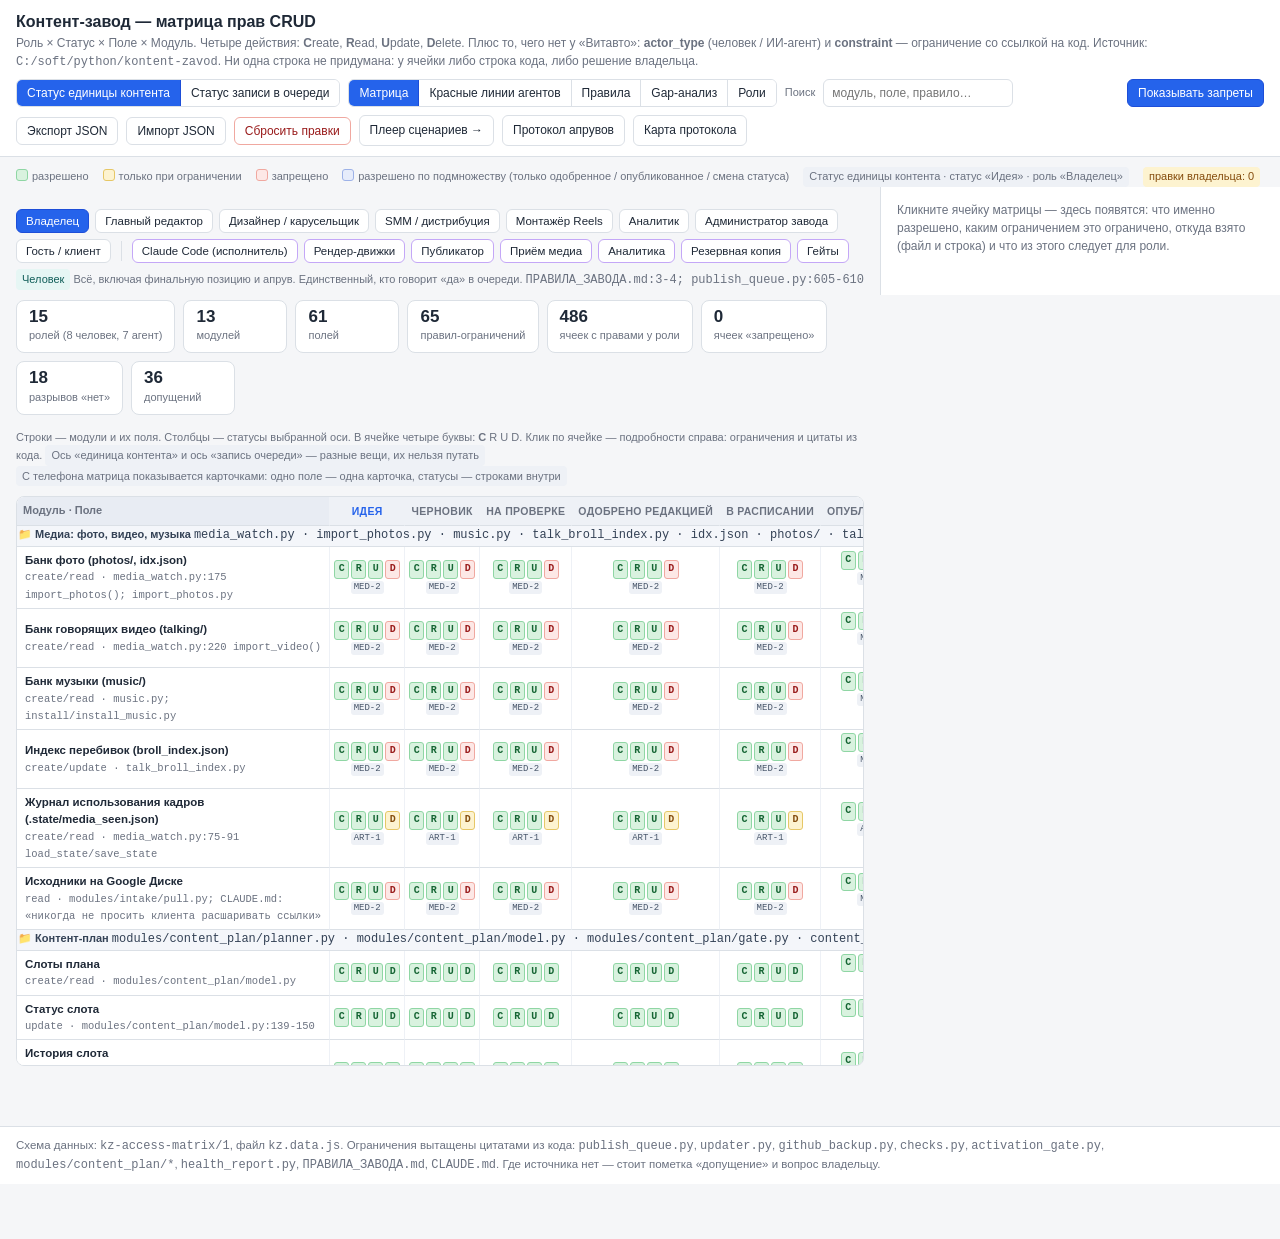
==== commit 0bcf797b: "мобильная вёрстка: сендвич, легенда в меню, матрица карточками, панель плеера Шапка. На узком экране" ====
--- a/index.html
+++ b/index.html
@@ -58,6 +58,7 @@
         Строки — модули и их поля. Столбцы — статусы выбранной оси.
         В ячейке четыре буквы: <b>C</b> R U D. Клик по ячейке — подробности справа: ограничения и цитаты из кода.
         <span class="badge">Ось «единица контента» и ось «запись очереди» — разные вещи, их нельзя путать</span>
+        <span class="badge">С телефона матрица показывается карточками: одно поле — одна карточка, статусы — строками внутри</span>
       </div>
       <div class="matrix-wrap"><table class="matrix" id="matrixTable"></table></div>
     </div>
@@ -294,13 +295,17 @@
           var hay = (m.title + ' ' + f.title + ' ' + m.files.join(' ') + ' ' + f.kind).toLowerCase();
           if (hay.indexOf(q) === -1) hide = true;
         }
-        html += '<tr data-field="' + f.id + '" class="' + (hide ? 'hidden' : '') + '">' +
+        // data-module и data-status — для карточек на телефоне: там таблица
+        // превращается в карточки, и подписи берутся из этих атрибутов.
+        html += '<tr data-field="' + f.id + '" data-module="' + esc(m.title) + '" class="' + (hide ? 'hidden' : '') + '">' +
           '<td class="col-head"><b>' + esc(f.title) + '</b><br>' +
           '<span class="mono" style="color:var(--muted);font-size:10.5px">' + esc(f.kind) + ' · ' + esc(f.src) + '</span></td>';
         sts.forEach(function (st, i) {
           var cell = computeCell(state.level, state.role, st.id, f.id);
           var sel = state.selected && state.selected.field === f.id && state.selected.status === i;
-          html += '<td class="matrix-cell' + (sel ? ' selected' : '') + '" data-field="' + f.id + '" data-status-idx="' + i + '">' +
+          var isCur = (i === state.statusIdx[state.level]);
+          html += '<td class="matrix-cell' + (sel ? ' selected' : '') + (isCur ? ' is-current' : '') +
+            '" data-field="' + f.id + '" data-status-idx="' + i + '" data-status="' + esc(st.title) + '">' +
             cellHtml(cell) + '</td>';
         });
         html += '</tr>';
@@ -612,6 +617,9 @@
     state.selected = { field: td.dataset.field, status: parseInt(td.dataset.statusIdx, 10) };
     state.statusIdx[state.level] = state.selected.status;
     renderAll();
+    // С телефона панель подробностей уезжает под матрицу: подводим к ней,
+    // иначе клик по ячейке выглядит так, будто ничего не произошло.
+    if (window.KZMobile && window.KZMobile.isMobile && window.KZMobile.isMobile()) window.KZMobile.revealSide();
   });
   document.getElementById('searchInput').addEventListener('input', function (e) {
     state.search = e.target.value.trim(); renderMatrix();
@@ -645,5 +653,6 @@
   saveEdits();
 }());
 </script>
+<script src="kz.mobile.js"></script>
 </body>
 </html>
--- a/kz.css
+++ b/kz.css
@@ -319,10 +319,208 @@
 .modal-head{display:flex; align-items:center; justify-content:space-between; gap:10px; margin-bottom:10px;}
 .modal-head h2{margin:0;}
 
+/* ==========================================================================
+   МОБИЛЬНАЯ ВЁРСТКА
+   Задача: те же страницы с телефона — без зума, без «мелких кнопок» и без
+   горизонтальной прокрутки всей страницы. Шапка сворачивается в «сендвич»,
+   широкие таблицы получают свою полосу прокрутки, матрица остаётся читаемой.
+   ========================================================================== */
+
+/* «Сендвич» — кнопка шапки. На широком экране её нет: там меню и так видно. */
+.mobile-dock{display:none;}          /* нижняя панель — только на узком экране */
+.nav-toggle{
+  display:none; align-items:center; gap:8px; cursor:pointer;
+  border:1px solid var(--border); background:var(--panel); color:var(--text);
+  border-radius:8px; padding:8px 12px; font:inherit; font-size:13px; min-height:42px;
+}
+.nav-toggle:hover{background:#eef1f5;}
+.nav-toggle .burger{display:inline-flex; flex-direction:column; gap:3px; width:18px;}
+.nav-toggle .burger i{display:block; height:2px; border-radius:2px; background:var(--text); transition:transform .18s, opacity .18s;}
+.nav-toggle[aria-expanded="true"] .burger i:nth-child(1){transform:translateY(5px) rotate(45deg);}
+.nav-toggle[aria-expanded="true"] .burger i:nth-child(2){opacity:0;}
+.nav-toggle[aria-expanded="true"] .burger i:nth-child(3){transform:translateY(-5px) rotate(-45deg);}
+
+/* Таблицы, которые не влезают: своя горизонтальная прокрутка вместо обрезки */
+.tbl-scroll{overflow-x:auto; -webkit-overflow-scrolling:touch; border-radius:var(--radius);}
+.tbl-scroll > table.tbl{min-width:660px;}
+.scroll-hint{display:none;}
+
+@media (max-width: 900px){
+  body{font-size:13.5px;}
+  header.app{padding:9px 12px 10px;}
+  header.app h1{font-size:15px; padding-right:118px;}
+  header.app .sub{font-size:11.5px; line-height:1.5; max-height:4.6em; overflow:auto;}
+  .nav-toggle{display:inline-flex; position:absolute; top:8px; right:10px; z-index:45;}
+  header.app{position:sticky;}
+  /* Панель прячется в «сендвич» только если скрипт дошёл и кнопку построил
+     (html.js-nav). Скрипт не загрузился — панель просто ляжет столбиком. */
+  html.js-nav header.app .toolbar{
+    display:none; flex-direction:column; align-items:stretch; gap:8px;
+    margin-top:10px; padding:10px; border:1px solid var(--border); border-radius:10px;
+    background:#fbfcfe; box-shadow:var(--shadow); max-height:72vh; overflow:auto;
+  }
+  html.js-nav header.app .toolbar.open{display:flex;}
+  header.app .toolbar.open .grow{display:none;}
+  header.app .toolbar.open > *{width:100%;}
+  /* Кнопки не уезжают вбок: внутри меню они переносятся на следующую строку */
+  header.app .toolbar.open .seg{width:100%; flex-wrap:wrap; overflow:visible;}
+  header.app .toolbar.open .seg button{flex:1 1 44%; min-height:40px; white-space:normal; line-height:1.25;}
+  header.app .toolbar.open button,
+  header.app .toolbar.open .btn{min-height:42px; font-size:13.5px; text-align:center; padding:10px 12px; white-space:normal;}
+  header.app .toolbar.open label.inline{display:flex; flex-direction:column; align-items:stretch; gap:5px; font-size:12px;}
+  header.app .toolbar.open input[type=search],
+  header.app .toolbar.open input[type=text],
+  header.app .toolbar.open select{width:100%; min-height:42px;}
+  .legend{padding:8px 12px 0; gap:10px;}
+  /* Легенда, переехавшая в меню (её переносит kz.mobile.js), тоже переносится по строкам */
+  header.app .toolbar.open .legend{
+    display:flex; flex-wrap:wrap; gap:8px 14px; padding:8px 0 0; margin:0;
+    border-top:1px dashed var(--border); font-size:11.5px;
+  }
+  header.app .toolbar.open .legend .sw{width:14px; height:14px;}
+
+  /* Нижняя панель: пока идёт процесс, шаговые кнопки всегда на экране */
+  .mobile-dock{
+    display:flex; position:fixed; left:0; right:0; bottom:0; z-index:60;
+    flex-wrap:wrap; gap:8px; align-items:stretch;
+    padding:8px 10px calc(8px + env(safe-area-inset-bottom, 0px));
+    background:var(--panel); border-top:1px solid var(--border);
+    box-shadow:0 -4px 14px rgba(15,23,42,.10);
+  }
+  .mobile-dock[hidden]{display:none;}
+  .mobile-dock.off{display:none;}       /* панель нужна только на вкладке процесса */
+  .mobile-dock button{flex:1 1 92px; min-height:46px; font-size:14px; font-weight:600;}
+  .mobile-dock button.primary{background:var(--accent); border-color:var(--accent-dark); color:#fff;}
+  /* Пока идёт воспроизведение, шаговые кнопки не нужны: они уходят в «сендвич»,
+     а на панели остаётся одна кнопка паузы во всю ширину. */
+  .mobile-dock.playing #btnPrevDock,
+  .mobile-dock.playing #btnNextDock{display:none;}
+  .mobile-dock.playing #btnPlayDock{flex:1 1 100%; font-size:15px;}
+  .mobile-dock .dock-note{flex:1 1 100%; color:var(--muted); font-size:10.5px; text-align:center; line-height:1.35;}
+
+  .main{padding:10px 12px 112px;}
+  /* место под нижнюю панель, чтобы она не закрывала конец страницы */
+  body{padding-bottom:86px;}
+  /* Поля 16px — иначе iOS зумит страницу при фокусе в поле */
+  select,input[type=text],input[type=search],textarea{font-size:16px;}
+
+  .roles-tabs{flex-wrap:nowrap; overflow-x:auto; -webkit-overflow-scrolling:touch; padding-bottom:6px; margin:8px 0 4px;}
+  .roles-tabs button{white-space:nowrap; min-height:38px; flex:0 0 auto;}
+  .roles-tabs .sep{display:none;}
+  .stats{flex-wrap:nowrap; overflow-x:auto; -webkit-overflow-scrolling:touch; padding-bottom:6px;}
+  .stat{min-width:120px; flex:0 0 auto;}
+
+  /* Матрица — КАРТОЧКАМИ. Девять столбцов статусов на телефоне не читаются:
+     строки таблицы становятся карточками, статусы — строками внутри карточки.
+     Разметку страница отдаёт ту же; подписи берутся из data-атрибутов. */
+  .matrix-wrap{max-height:none; overflow:visible; border:none; background:transparent; border-radius:0;}
+  table.matrix{display:block; width:100%; background:transparent; font-size:12px;}
+  table.matrix thead{display:none;}
+  table.matrix tbody,
+  table.matrix tr{display:block;}
+  table.matrix th,table.matrix td{border:none;}
+
+  table.matrix tr.grp-row{display:block; margin:14px 0 8px;}
+  table.matrix tr.grp-row td{
+    display:block; padding:9px 11px; border-radius:8px; background:#e9edf4;
+    font-size:12px; font-weight:700; line-height:1.4; color:#334155;
+  }
+  table.matrix tr.grp-row .mono{display:block; font-weight:400; font-size:10.5px; margin-top:2px;}
+
+  table.matrix tr[data-field]{
+    display:block; background:var(--panel); border:1px solid var(--border);
+    border-radius:10px; padding:9px 11px 5px; margin:0 0 10px;
+  }
+  table.matrix tr[data-field].hidden{display:none;}
+  table.matrix tr[data-field]::before{
+    content: attr(data-module); display:block; margin-bottom:3px;
+    font-size:9.5px; text-transform:uppercase; letter-spacing:.04em; color:var(--muted);
+  }
+  table.matrix td.col-head{
+    display:block; position:static; width:auto; min-width:0; max-width:none;
+    padding:0 0 8px; margin-bottom:4px; background:transparent;
+    border:none; border-bottom:1px dashed var(--border); font-size:12.5px; line-height:1.35;
+  }
+  table.matrix td.matrix-cell{
+    display:grid; grid-template-columns:minmax(0,1fr) auto; gap:8px; align-items:center;
+    min-width:0; padding:7px 0; border-top:1px solid #f1f3f7; text-align:left;
+  }
+  table.matrix td.matrix-cell::before{
+    content: attr(data-status); font-size:11px; line-height:1.25; color:var(--muted);
+  }
+  table.matrix td.matrix-cell .cell-stack{
+    flex-direction:row; flex-wrap:wrap; gap:4px 8px; align-items:center; justify-content:flex-end;
+  }
+  table.matrix td.matrix-cell .rights{gap:3px;}
+  table.matrix td.matrix-cell .constraints{justify-content:flex-end;}
+  table.matrix td.matrix-cell.is-current{background:#f1f6ff; border-radius:6px; padding-left:7px; padding-right:7px;}
+  table.matrix td.matrix-cell.is-current::before{color:var(--accent); font-weight:700;}
+  table.matrix td.matrix-cell.selected{outline:2px solid var(--accent); outline-offset:-2px; border-radius:6px;}
+  table.matrix td.matrix-cell:hover{outline:none;}
+  .rc{min-width:20px; font-size:11px; padding:2px 4px;}
+  .rchip{font-size:9.5px;}
+
+  /* Плеер сценариев: дорожки в один столбец, узлы — во всю ширину */
+  .player{padding:9px 10px;}
+  .player .step-title{font-size:12.5px;}
+  .scenario-grid{grid-template-columns:1fr;}
+  .scenario-toggle strong{font-size:12px;}
+  .lanes{gap:8px;}
+  .lane{grid-template-columns:1fr;}
+  .lane-label{border-right:none; border-bottom:1px solid var(--border); padding:8px 10px; font-size:12.5px;}
+  .lane-nodes{padding:8px; gap:8px; min-height:0;}
+  .node{width:100%; min-height:0; padding:9px 10px;}
+  .node .ntitle{font-size:12.5px;}
+  .node.play-active{box-shadow:0 0 0 4px rgba(124,58,237,.20);}
+
+  /* Карточки, колонки карты и сетки — в один столбец */
+  .grid.c2,.grid.c3,.grid.c4{grid-template-columns:1fr;}
+  .map-grid{grid-template-columns:1fr;}
+  .card{padding:11px 12px;}
+  .card.tight{padding:9px 10px;}
+  .side{padding:12px; max-height:none;}
+  .kv{grid-template-columns:1fr; gap:2px 0;}
+
+  .modal-overlay{padding:10px; align-items:flex-start;}
+  .modal{max-height:88vh; padding:14px;}
+
+  .tbl-scroll{position:relative;}
+  .tbl-scroll > table.tbl{min-width:680px; font-size:11.5px;}
+  .scroll-hint{
+    display:block; color:var(--muted); font-size:11px; margin:4px 0 8px;
+  }
+  .quote{font-size:11px;}
+  table.tbl th,table.tbl td{padding:7px 8px;}
+}
+
+@media (max-width: 560px){
+  h1{font-size:14px;}
+  header.app h1{padding-right:104px;}
+  .stat{min-width:106px; padding:6px 10px;}
+  .stat b{font-size:16px;}
+  .node .nmeta .pill{font-size:9.5px;}
+  .rc{min-width:16px; font-size:10px;}
+  /* В карточном режиме столбцу-заголовку ширину не навязываем */
+  table.matrix td.col-head{min-width:0; max-width:none; font-size:12px;}
+  table.matrix td.matrix-cell::before{font-size:10.5px;}
+}
+
+/* Наведение и фокус — с тач-экрана их нет, поэтому активный элемент подсвечен смещением */
+@media (hover: none){
+  .matrix-cell:hover{outline:none;}
+  .node:hover{transform:none; box-shadow:none;}
+  button:hover,.btn:hover{background:var(--panel);}
+  .matrix-cell:active{outline:2px solid var(--accent); outline-offset:-2px;}
+  .node:active{outline:2px solid var(--accent); outline-offset:1px;}
+}
+
 /* ── Печать ────────────────────────────────────────────────────────────── */
 @media print{
-  header.app,.side,.toolbar,.legend{display:none !important;}
+  header.app,.side,.toolbar,.legend,.nav-toggle,.mobile-dock{display:none !important;}
   .layout{display:block;}
   .matrix-wrap{max-height:none; overflow:visible;}
+  .tbl-scroll{overflow:visible;}
+  .tbl-scroll > table.tbl{min-width:0;}
+  .scroll-hint{display:none;}
   body{background:#fff;}
 }
